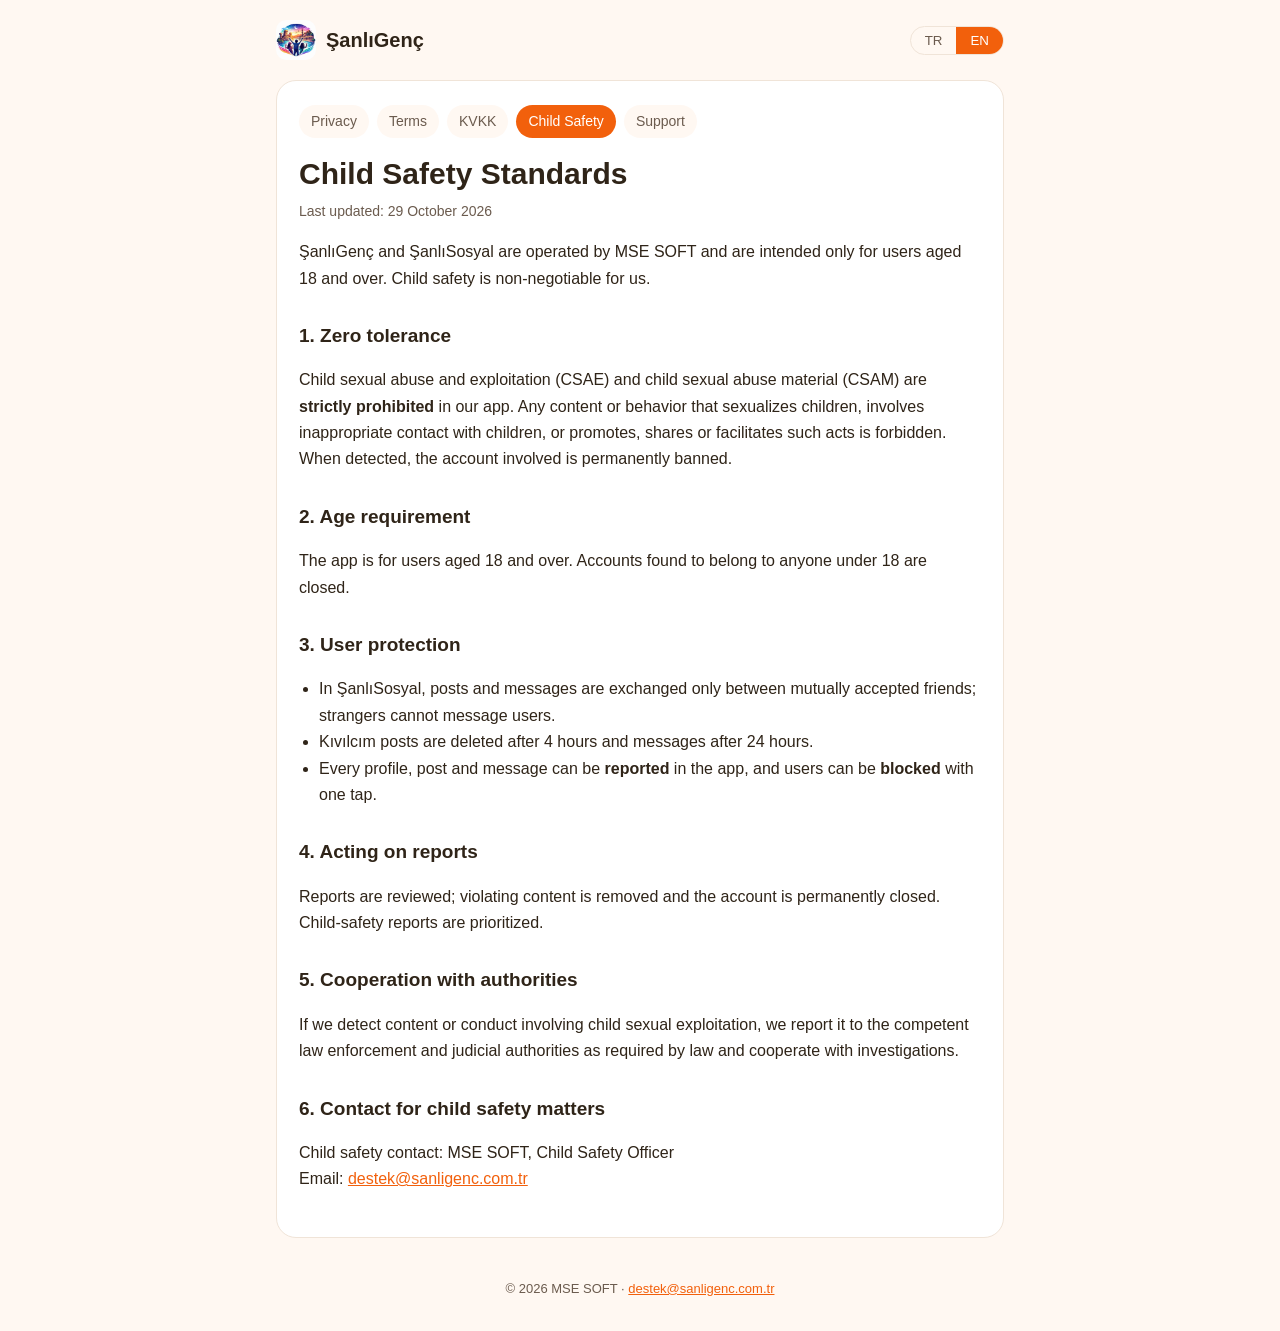
==== cocuk-guvenligi/index.html @ 195c43ed "Çocuk Güvenliği Standartları (CSAE) sayfası eklendi, yasal sayfalara bağlantı Co-Authored-By: Claude" ====
<!doctype html>
<html lang="tr">
<head>
<meta charset="utf-8">
<meta name="viewport" content="width=device-width, initial-scale=1">
<title>Çocuk Güvenliği Standartları · ŞanlıGenç</title>
<meta name="description" content="ŞanlıGenç — Şanlıurfa gençlik ve şehir uygulaması. Çocuk Güvenliği Standartları (CSAE).">
<link rel="icon" href="../logo.jpg">
<link rel="stylesheet" href="../stil.css">
</head>
<body>
<header>
  <a class="marka" href="../"><img src="../logo.jpg" alt="" width="40" height="40"><span>ŞanlıGenç</span></a>
  <div class="dil" role="group" aria-label="Dil / Language">
    <button type="button" data-dil="tr" aria-pressed="true">TR</button>
    <button type="button" data-dil="en" aria-pressed="false">EN</button>
  </div>
</header>
<main>
  <section lang="tr" data-bolum="tr">
    <nav><a href="../gizlilik/">Gizlilik</a><a href="../kullanim-sartlari/">Kullanım Şartları</a><a href="../kvkk/">KVKK</a><a href="../cocuk-guvenligi/" aria-current="page">Çocuk Güvenliği</a><a href="../destek/">Destek</a></nav>
    <h1>Çocuk Güvenliği Standartları</h1>
    <p class="tarih">Son güncelleme: 29 Ekim 2026</p>
    <p>ŞanlıGenç ve ŞanlıSosyal, MSE SOFT tarafından işletilir ve yalnızca 18 yaş ve üzeri kullanıcılara yöneliktir. Çocukların güvenliği bizim için tartışmaya açık değildir.</p>
    <h2>1. Sıfır tolerans</h2>
    <p>Uygulamamızda çocuğun cinsel istismarı ve sömürülmesi (CSAE) ile çocuğa yönelik cinsel istismar materyali (CSAM) <strong>kesinlikle yasaktır</strong>. Çocukları cinselleştiren, çocuklarla uygunsuz iletişim kuran, bunu teşvik eden, paylaşan veya bunlara aracılık eden her türlü içerik ve davranış yasaktır. Bu tür içerik tespit edildiğinde ilgili hesap kalıcı olarak kapatılır.</p>
    <h2>2. Yaş sınırı</h2>
    <p>Uygulama 18 yaş ve üzeri kullanıcılar içindir. 18 yaşından küçük olduğu anlaşılan hesaplar kapatılır.</p>
    <h2>3. Kullanıcı koruması</h2>
    <ul>
      <li>ŞanlıSosyal'de paylaşımlar ve mesajlar yalnızca karşılıklı kabul edilen arkadaşlar arasındadır; yabancılar kullanıcıya yazamaz.</li>
      <li>Kıvılcım paylaşımları 4 saat, mesajlar 24 saat sonra silinir.</li>
      <li>Her profil, paylaşım ve mesaj uygulama içinden <strong>şikâyet edilebilir</strong>; kullanıcılar tek dokunuşla <strong>engellenebilir</strong>.</li>
    </ul>
    <h2>4. Şikâyetlere müdahale</h2>
    <p>Şikâyetler incelenir; ihlal tespit edilen içerik kaldırılır, hesap kalıcı olarak kapatılır. Çocuk güvenliğiyle ilgili bildirimler önceliklidir.</p>
    <h2>5. Yetkili makamlarla iş birliği</h2>
    <p>Çocuğun cinsel istismarına ilişkin içerik veya davranış tespit ettiğimizde, yasaların gerektirdiği şekilde yetkili kolluk ve adli makamlara (Türkiye'de Emniyet Genel Müdürlüğü ve Cumhuriyet Başsavcılıkları) bildirim yapar ve soruşturmalara iş birliği sağlarız.</p>
    <h2>6. Bildirim ve iletişim kişisi</h2>
    <p>Çocuk güvenliği iletişim kişisi: MSE SOFT, Çocuk Güvenliği Sorumlusu<br>E-posta: <a href="mailto:destek@sanligenc.com.tr">destek@sanligenc.com.tr</a></p>
    <p>Acil durumlarda ayrıca <strong>Alo 183</strong> (Sosyal Destek Hattı) ve <strong>112</strong> aranabilir. Çocuk istismarı içeren web içerikleri için Emniyet'in siber suç bildirim kanalları kullanılabilir.</p>
  </section>
  <section lang="en" data-bolum="en" hidden>
    <nav><a href="../gizlilik/">Privacy</a><a href="../kullanim-sartlari/">Terms</a><a href="../kvkk/">KVKK</a><a href="../cocuk-guvenligi/" aria-current="page">Child Safety</a><a href="../destek/">Support</a></nav>
    <h1>Child Safety Standards</h1>
    <p class="tarih">Last updated: 29 October 2026</p>
    <p>ŞanlıGenç and ŞanlıSosyal are operated by MSE SOFT and are intended only for users aged 18 and over. Child safety is non-negotiable for us.</p>
    <h2>1. Zero tolerance</h2>
    <p>Child sexual abuse and exploitation (CSAE) and child sexual abuse material (CSAM) are <strong>strictly prohibited</strong> in our app. Any content or behavior that sexualizes children, involves inappropriate contact with children, or promotes, shares or facilitates such acts is forbidden. When detected, the account involved is permanently banned.</p>
    <h2>2. Age requirement</h2>
    <p>The app is for users aged 18 and over. Accounts found to belong to anyone under 18 are closed.</p>
    <h2>3. User protection</h2>
    <ul>
      <li>In ŞanlıSosyal, posts and messages are exchanged only between mutually accepted friends; strangers cannot message users.</li>
      <li>Kıvılcım posts are deleted after 4 hours and messages after 24 hours.</li>
      <li>Every profile, post and message can be <strong>reported</strong> in the app, and users can be <strong>blocked</strong> with one tap.</li>
    </ul>
    <h2>4. Acting on reports</h2>
    <p>Reports are reviewed; violating content is removed and the account is permanently closed. Child-safety reports are prioritized.</p>
    <h2>5. Cooperation with authorities</h2>
    <p>If we detect content or conduct involving child sexual exploitation, we report it to the competent law enforcement and judicial authorities as required by law and cooperate with investigations.</p>
    <h2>6. Contact for child safety matters</h2>
    <p>Child safety contact: MSE SOFT, Child Safety Officer<br>Email: <a href="mailto:destek@sanligenc.com.tr">destek@sanligenc.com.tr</a></p>
  </section>
</main>
<footer>© 2026 MSE SOFT · <a href="mailto:destek@sanligenc.com.tr">destek@sanligenc.com.tr</a></footer>
<script>
(function () {
  var b = document.querySelectorAll('[data-dil]');
  function sec(d) {
    document.querySelectorAll('[data-bolum]').forEach(function (s) { s.hidden = s.getAttribute('data-bolum') !== d; });
    b.forEach(function (x) { x.setAttribute('aria-pressed', String(x.getAttribute('data-dil') === d)); });
    document.documentElement.lang = d;
    try { localStorage.setItem('dil', d); } catch (e) {}
  }
  b.forEach(function (x) { x.addEventListener('click', function () { sec(x.getAttribute('data-dil')); }); });
  var k = null;
  if (location.hash === '#en') k = 'en';
  if (!k) { try { k = localStorage.getItem('dil'); } catch (e) {} }
  if (!k && !/^tr/i.test(navigator.language || '')) k = 'en';
  sec(k === 'en' ? 'en' : 'tr');
})();
</script>
</body>
</html>
---- stil.css ----
:root{--bg:#FFF8F2;--kart:#FFFFFF;--yazi:#2F2418;--soluk:#6B5B4E;--vurgu:#F2600C;--cizgi:#F0E4D8}
@media (prefers-color-scheme:dark){:root{--bg:#17110C;--kart:#221912;--yazi:#F5EDE6;--soluk:#B8A89A;--vurgu:#FF7A2E;--cizgi:#3A2C21}}
*{box-sizing:border-box}
body{margin:0;background:var(--bg);color:var(--yazi);font:16px/1.65 -apple-system,BlinkMacSystemFont,"Segoe UI",Roboto,Helvetica,Arial,sans-serif;-webkit-text-size-adjust:100%}
header{max-width:760px;margin:0 auto;padding:20px 16px;display:flex;align-items:center;justify-content:space-between;gap:12px}
.marka{display:flex;align-items:center;gap:10px;color:var(--yazi);text-decoration:none;font-weight:800;font-size:20px}
.marka img{border-radius:10px}
.dil{display:flex;border:1px solid var(--cizgi);border-radius:999px;overflow:hidden}
.dil button{border:0;background:transparent;color:var(--soluk);font:600 14px inherit;font-family:inherit;padding:6px 14px;cursor:pointer}
.dil button[aria-pressed="true"]{background:var(--vurgu);color:#fff}
main{max-width:760px;margin:0 auto;padding:0 16px 40px}
section{background:var(--kart);border:1px solid var(--cizgi);border-radius:20px;padding:24px 22px 28px}
nav{display:flex;flex-wrap:wrap;gap:8px;margin-bottom:18px}
nav a{font-size:14px;color:var(--soluk);text-decoration:none;padding:5px 12px;border-radius:999px;background:var(--bg)}
nav a[aria-current="page"]{color:#fff;background:var(--vurgu)}
h1{font-size:30px;line-height:1.2;margin:4px 0 8px}
h2{font-size:19px;margin:28px 0 8px}
h3{font-size:16px;margin:20px 0 4px}
p,li{overflow-wrap:anywhere}
.tarih{color:var(--soluk);font-size:14px;margin-top:0}
ul{padding-left:20px}
a{color:var(--vurgu)}
.kart{display:flex;flex-direction:column;gap:2px;background:var(--bg);border-radius:14px;padding:14px 16px;margin:16px 0}
.giris{font-size:18px}
.linkler{list-style:none;padding:0;display:grid;gap:10px}
.linkler a{display:block;padding:14px 16px;border-radius:14px;background:var(--bg);text-decoration:none;font-weight:600}
footer{max-width:760px;margin:0 auto;padding:0 16px 32px;color:var(--soluk);font-size:13px;text-align:center}
@media (max-width:480px){h1{font-size:25px}section{padding:20px 16px 24px}}
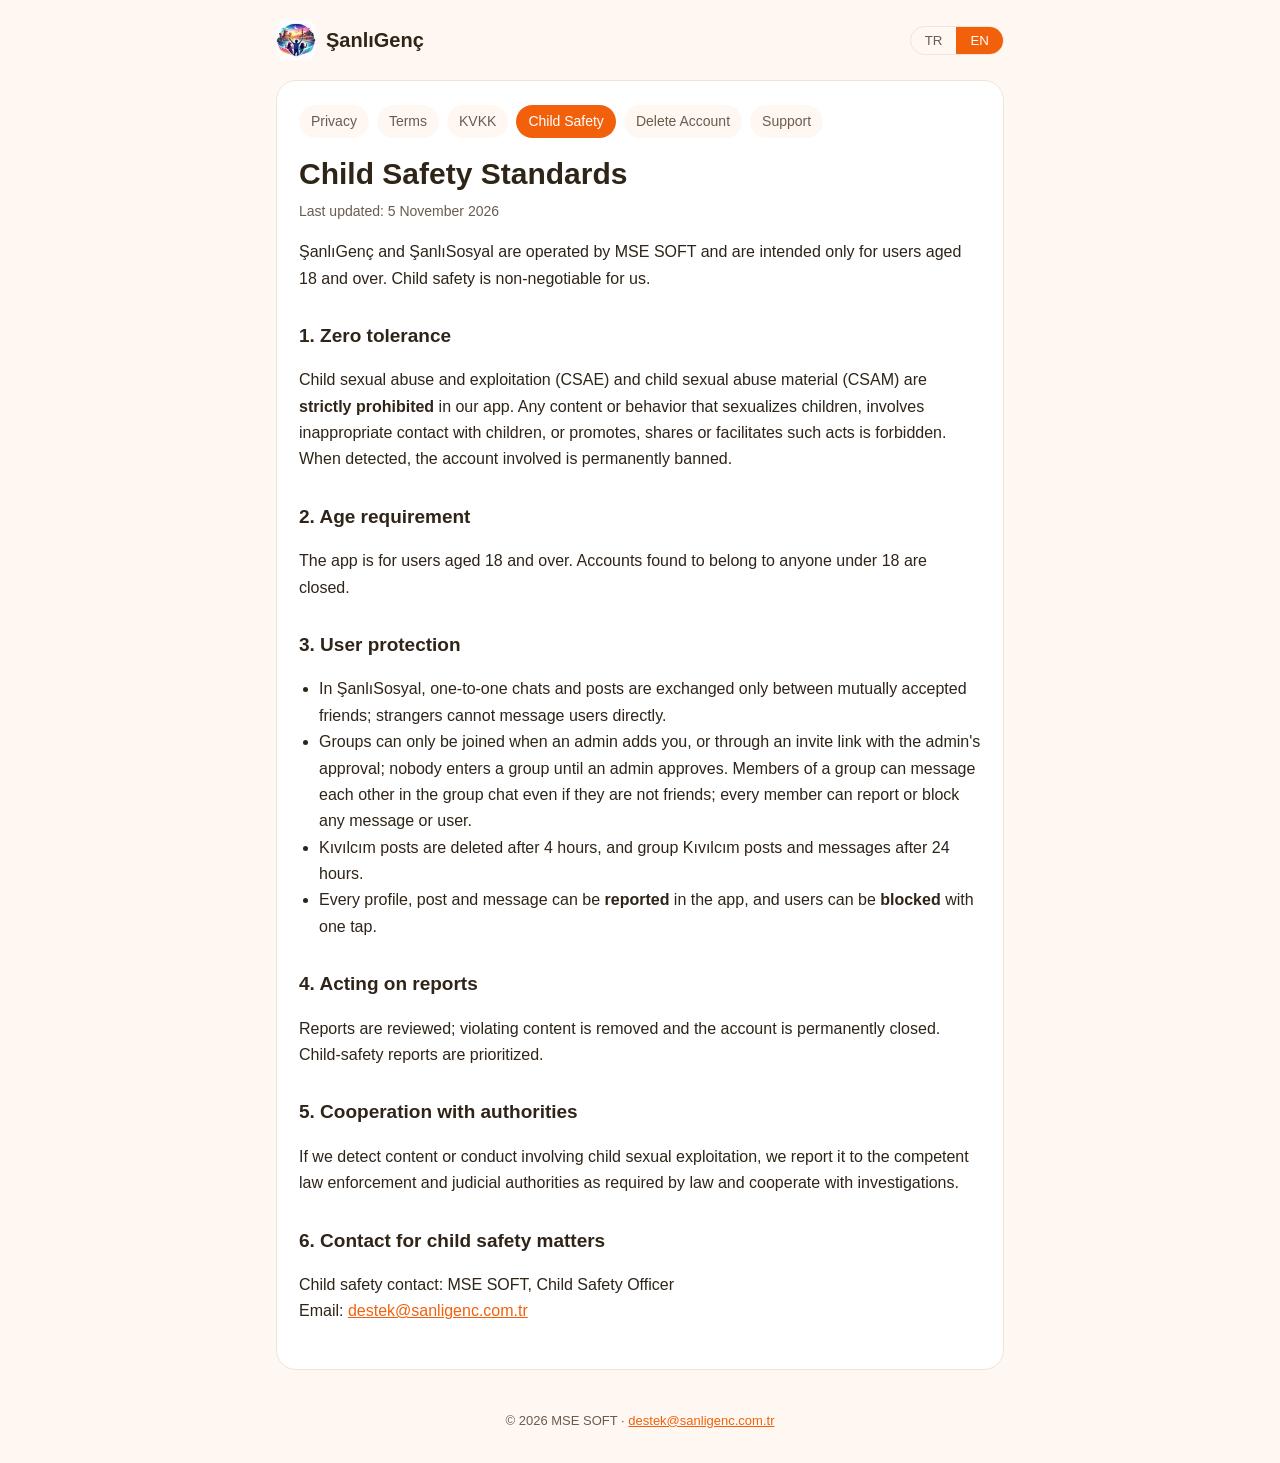
==== commit 74b020db: "Gizlilik, KVKK, çocuk güvenliği metinleri güncellendi; hesap silme sayfası ve grup davet bağlantısı " ====
--- a/cocuk-guvenligi/index.html
+++ b/cocuk-guvenligi/index.html
@@ -18,9 +18,9 @@
 </header>
 <main>
   <section lang="tr" data-bolum="tr">
-    <nav><a href="../gizlilik/">Gizlilik</a><a href="../kullanim-sartlari/">Kullanım Şartları</a><a href="../kvkk/">KVKK</a><a href="../cocuk-guvenligi/" aria-current="page">Çocuk Güvenliği</a><a href="../destek/">Destek</a></nav>
+    <nav><a href="../gizlilik/">Gizlilik</a><a href="../kullanim-sartlari/">Kullanım Şartları</a><a href="../kvkk/">KVKK</a><a href="../cocuk-guvenligi/" aria-current="page">Çocuk Güvenliği</a><a href="../hesap-silme/">Hesap Silme</a><a href="../destek/">Destek</a></nav>
     <h1>Çocuk Güvenliği Standartları</h1>
-    <p class="tarih">Son güncelleme: 29 Ekim 2026</p>
+    <p class="tarih">Son güncelleme: 5 Kasım 2026</p>
     <p>ŞanlıGenç ve ŞanlıSosyal, MSE SOFT tarafından işletilir ve yalnızca 18 yaş ve üzeri kullanıcılara yöneliktir. Çocukların güvenliği bizim için tartışmaya açık değildir.</p>
     <h2>1. Sıfır tolerans</h2>
     <p>Uygulamamızda çocuğun cinsel istismarı ve sömürülmesi (CSAE) ile çocuğa yönelik cinsel istismar materyali (CSAM) <strong>kesinlikle yasaktır</strong>. Çocukları cinselleştiren, çocuklarla uygunsuz iletişim kuran, bunu teşvik eden, paylaşan veya bunlara aracılık eden her türlü içerik ve davranış yasaktır. Bu tür içerik tespit edildiğinde ilgili hesap kalıcı olarak kapatılır.</p>
@@ -28,8 +28,9 @@
     <p>Uygulama 18 yaş ve üzeri kullanıcılar içindir. 18 yaşından küçük olduğu anlaşılan hesaplar kapatılır.</p>
     <h2>3. Kullanıcı koruması</h2>
     <ul>
-      <li>ŞanlıSosyal'de paylaşımlar ve mesajlar yalnızca karşılıklı kabul edilen arkadaşlar arasındadır; yabancılar kullanıcıya yazamaz.</li>
-      <li>Kıvılcım paylaşımları 4 saat, mesajlar 24 saat sonra silinir.</li>
+      <li>ŞanlıSosyal'de birebir sohbet ve paylaşımlar karşılıklı kabul edilen arkadaşlar arasındadır; yabancılar kullanıcıya doğrudan yazamaz.</li>
+      <li>Gruplara yalnızca yöneticinin eklemesiyle ya da bir davet bağlantısı üzerinden yöneticinin onayıyla katılınabilir; yönetici onaylamadıkça kimse gruba giremez. Bir grubun üyeleri, arkadaş olmasalar bile grup sohbetinde birbirine yazabilir; her üye herhangi bir mesajı veya kullanıcıyı şikâyet edebilir ya da engelleyebilir.</li>
+      <li>Kıvılcım paylaşımları 4 saat, grup Kıvılcımları ve mesajlar 24 saat sonra silinir.</li>
       <li>Her profil, paylaşım ve mesaj uygulama içinden <strong>şikâyet edilebilir</strong>; kullanıcılar tek dokunuşla <strong>engellenebilir</strong>.</li>
     </ul>
     <h2>4. Şikâyetlere müdahale</h2>
@@ -41,9 +42,9 @@
     <p>Acil durumlarda ayrıca <strong>Alo 183</strong> (Sosyal Destek Hattı) ve <strong>112</strong> aranabilir. Çocuk istismarı içeren web içerikleri için Emniyet'in siber suç bildirim kanalları kullanılabilir.</p>
   </section>
   <section lang="en" data-bolum="en" hidden>
-    <nav><a href="../gizlilik/">Privacy</a><a href="../kullanim-sartlari/">Terms</a><a href="../kvkk/">KVKK</a><a href="../cocuk-guvenligi/" aria-current="page">Child Safety</a><a href="../destek/">Support</a></nav>
+    <nav><a href="../gizlilik/">Privacy</a><a href="../kullanim-sartlari/">Terms</a><a href="../kvkk/">KVKK</a><a href="../cocuk-guvenligi/" aria-current="page">Child Safety</a><a href="../hesap-silme/">Delete Account</a><a href="../destek/">Support</a></nav>
     <h1>Child Safety Standards</h1>
-    <p class="tarih">Last updated: 29 October 2026</p>
+    <p class="tarih">Last updated: 5 November 2026</p>
     <p>ŞanlıGenç and ŞanlıSosyal are operated by MSE SOFT and are intended only for users aged 18 and over. Child safety is non-negotiable for us.</p>
     <h2>1. Zero tolerance</h2>
     <p>Child sexual abuse and exploitation (CSAE) and child sexual abuse material (CSAM) are <strong>strictly prohibited</strong> in our app. Any content or behavior that sexualizes children, involves inappropriate contact with children, or promotes, shares or facilitates such acts is forbidden. When detected, the account involved is permanently banned.</p>
@@ -51,8 +52,9 @@
     <p>The app is for users aged 18 and over. Accounts found to belong to anyone under 18 are closed.</p>
     <h2>3. User protection</h2>
     <ul>
-      <li>In ŞanlıSosyal, posts and messages are exchanged only between mutually accepted friends; strangers cannot message users.</li>
-      <li>Kıvılcım posts are deleted after 4 hours and messages after 24 hours.</li>
+      <li>In ŞanlıSosyal, one-to-one chats and posts are exchanged only between mutually accepted friends; strangers cannot message users directly.</li>
+      <li>Groups can only be joined when an admin adds you, or through an invite link with the admin's approval; nobody enters a group until an admin approves. Members of a group can message each other in the group chat even if they are not friends; every member can report or block any message or user.</li>
+      <li>Kıvılcım posts are deleted after 4 hours, and group Kıvılcım posts and messages after 24 hours.</li>
       <li>Every profile, post and message can be <strong>reported</strong> in the app, and users can be <strong>blocked</strong> with one tap.</li>
     </ul>
     <h2>4. Acting on reports</h2>
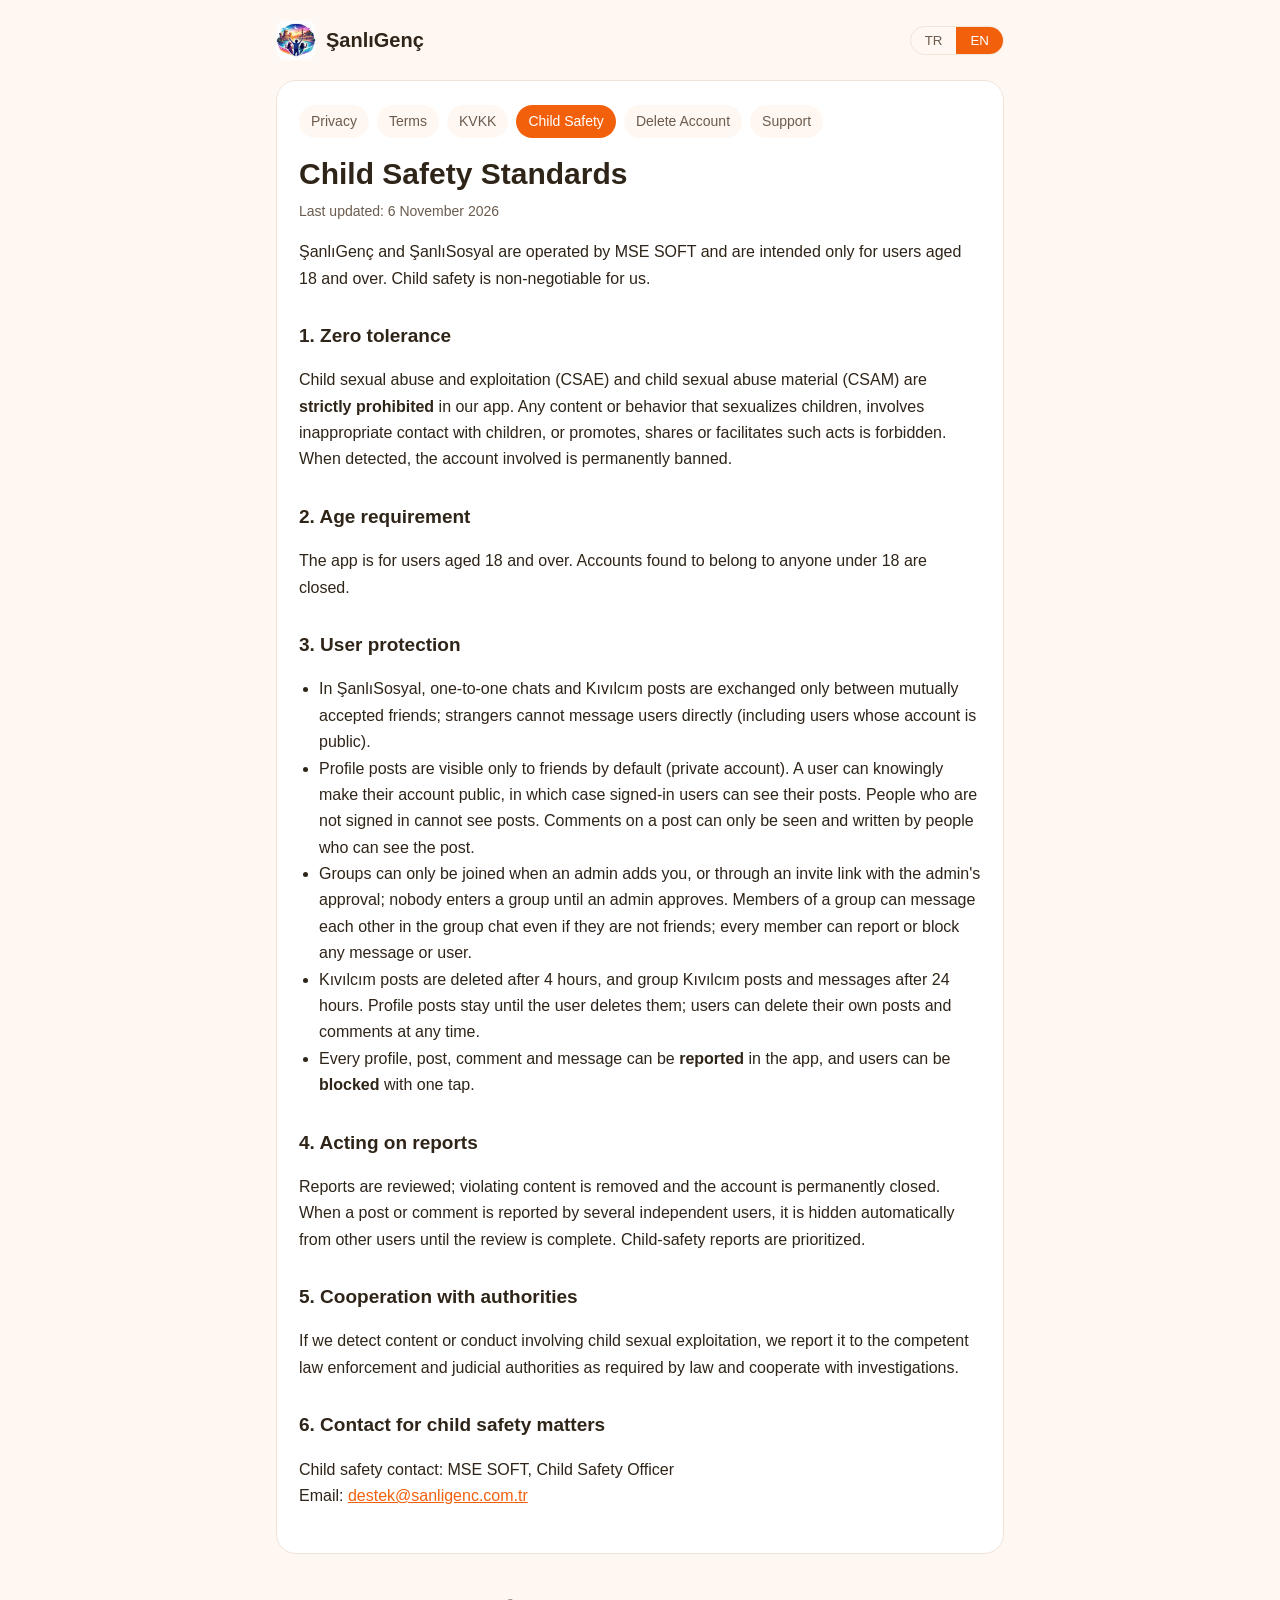
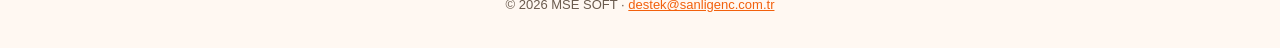
==== commit e2a33988: "Yasal sayfalar güncellendi: profil gönderileri (gizlilik, kullanım şartları, KVKK), çocuk güvenliği " ====
--- a/cocuk-guvenligi/index.html
+++ b/cocuk-guvenligi/index.html
@@ -20,7 +20,7 @@
   <section lang="tr" data-bolum="tr">
     <nav><a href="../gizlilik/">Gizlilik</a><a href="../kullanim-sartlari/">Kullanım Şartları</a><a href="../kvkk/">KVKK</a><a href="../cocuk-guvenligi/" aria-current="page">Çocuk Güvenliği</a><a href="../hesap-silme/">Hesap Silme</a><a href="../destek/">Destek</a></nav>
     <h1>Çocuk Güvenliği Standartları</h1>
-    <p class="tarih">Son güncelleme: 5 Kasım 2026</p>
+    <p class="tarih">Son güncelleme: 6 Kasım 2026</p>
     <p>ŞanlıGenç ve ŞanlıSosyal, MSE SOFT tarafından işletilir ve yalnızca 18 yaş ve üzeri kullanıcılara yöneliktir. Çocukların güvenliği bizim için tartışmaya açık değildir.</p>
     <h2>1. Sıfır tolerans</h2>
     <p>Uygulamamızda çocuğun cinsel istismarı ve sömürülmesi (CSAE) ile çocuğa yönelik cinsel istismar materyali (CSAM) <strong>kesinlikle yasaktır</strong>. Çocukları cinselleştiren, çocuklarla uygunsuz iletişim kuran, bunu teşvik eden, paylaşan veya bunlara aracılık eden her türlü içerik ve davranış yasaktır. Bu tür içerik tespit edildiğinde ilgili hesap kalıcı olarak kapatılır.</p>
@@ -28,13 +28,13 @@
     <p>Uygulama 18 yaş ve üzeri kullanıcılar içindir. 18 yaşından küçük olduğu anlaşılan hesaplar kapatılır.</p>
     <h2>3. Kullanıcı koruması</h2>
     <ul>
-      <li>ŞanlıSosyal'de birebir sohbet ve paylaşımlar karşılıklı kabul edilen arkadaşlar arasındadır; yabancılar kullanıcıya doğrudan yazamaz.</li>
+      <li>ŞanlıSosyal'de birebir sohbet ve Kıvılcımlar karşılıklı kabul edilen arkadaşlar arasındadır; yabancılar kullanıcıya doğrudan yazamaz (hesabı herkese açık olan kullanıcılara da yazamaz).</li><li>Profil gönderileri varsayılan olarak yalnızca arkadaşlara görünür (gizli hesap). Kullanıcı, hesabını bilinçli bir seçimle herkese açık yapabilir; bu durumda gönderilerini uygulamaya giriş yapmış herkes görebilir. Giriş yapmamış kişiler gönderileri göremez. Gönderilere yapılan yorumları da yalnızca gönderiyi görebilenler görebilir ve yazabilir.</li>
       <li>Gruplara yalnızca yöneticinin eklemesiyle ya da bir davet bağlantısı üzerinden yöneticinin onayıyla katılınabilir; yönetici onaylamadıkça kimse gruba giremez. Bir grubun üyeleri, arkadaş olmasalar bile grup sohbetinde birbirine yazabilir; her üye herhangi bir mesajı veya kullanıcıyı şikâyet edebilir ya da engelleyebilir.</li>
-      <li>Kıvılcım paylaşımları 4 saat, grup Kıvılcımları ve mesajlar 24 saat sonra silinir.</li>
-      <li>Her profil, paylaşım ve mesaj uygulama içinden <strong>şikâyet edilebilir</strong>; kullanıcılar tek dokunuşla <strong>engellenebilir</strong>.</li>
+      <li>Kıvılcım paylaşımları 4 saat, grup Kıvılcımları ve mesajlar 24 saat sonra silinir. Profil gönderileri kullanıcı silene kadar durur; kullanıcı kendi gönderisini ve yorumunu istediği an silebilir.</li>
+      <li>Her profil, gönderi, yorum, paylaşım ve mesaj uygulama içinden <strong>şikâyet edilebilir</strong>; kullanıcılar tek dokunuşla <strong>engellenebilir</strong>.</li>
     </ul>
     <h2>4. Şikâyetlere müdahale</h2>
-    <p>Şikâyetler incelenir; ihlal tespit edilen içerik kaldırılır, hesap kalıcı olarak kapatılır. Çocuk güvenliğiyle ilgili bildirimler önceliklidir.</p>
+    <p>Şikâyetler incelenir; ihlal tespit edilen içerik kaldırılır, hesap kalıcı olarak kapatılır. Bir gönderi veya yorum birbirinden bağımsız birkaç kullanıcı tarafından şikâyet edildiğinde, inceleme tamamlanana kadar diğer kullanıcılardan otomatik olarak gizlenir. Çocuk güvenliğiyle ilgili bildirimler önceliklidir.</p>
     <h2>5. Yetkili makamlarla iş birliği</h2>
     <p>Çocuğun cinsel istismarına ilişkin içerik veya davranış tespit ettiğimizde, yasaların gerektirdiği şekilde yetkili kolluk ve adli makamlara (Türkiye'de Emniyet Genel Müdürlüğü ve Cumhuriyet Başsavcılıkları) bildirim yapar ve soruşturmalara iş birliği sağlarız.</p>
     <h2>6. Bildirim ve iletişim kişisi</h2>
@@ -44,7 +44,7 @@
   <section lang="en" data-bolum="en" hidden>
     <nav><a href="../gizlilik/">Privacy</a><a href="../kullanim-sartlari/">Terms</a><a href="../kvkk/">KVKK</a><a href="../cocuk-guvenligi/" aria-current="page">Child Safety</a><a href="../hesap-silme/">Delete Account</a><a href="../destek/">Support</a></nav>
     <h1>Child Safety Standards</h1>
-    <p class="tarih">Last updated: 5 November 2026</p>
+    <p class="tarih">Last updated: 6 November 2026</p>
     <p>ŞanlıGenç and ŞanlıSosyal are operated by MSE SOFT and are intended only for users aged 18 and over. Child safety is non-negotiable for us.</p>
     <h2>1. Zero tolerance</h2>
     <p>Child sexual abuse and exploitation (CSAE) and child sexual abuse material (CSAM) are <strong>strictly prohibited</strong> in our app. Any content or behavior that sexualizes children, involves inappropriate contact with children, or promotes, shares or facilitates such acts is forbidden. When detected, the account involved is permanently banned.</p>
@@ -52,13 +52,13 @@
     <p>The app is for users aged 18 and over. Accounts found to belong to anyone under 18 are closed.</p>
     <h2>3. User protection</h2>
     <ul>
-      <li>In ŞanlıSosyal, one-to-one chats and posts are exchanged only between mutually accepted friends; strangers cannot message users directly.</li>
+      <li>In ŞanlıSosyal, one-to-one chats and Kıvılcım posts are exchanged only between mutually accepted friends; strangers cannot message users directly (including users whose account is public).</li><li>Profile posts are visible only to friends by default (private account). A user can knowingly make their account public, in which case signed-in users can see their posts. People who are not signed in cannot see posts. Comments on a post can only be seen and written by people who can see the post.</li>
       <li>Groups can only be joined when an admin adds you, or through an invite link with the admin's approval; nobody enters a group until an admin approves. Members of a group can message each other in the group chat even if they are not friends; every member can report or block any message or user.</li>
-      <li>Kıvılcım posts are deleted after 4 hours, and group Kıvılcım posts and messages after 24 hours.</li>
-      <li>Every profile, post and message can be <strong>reported</strong> in the app, and users can be <strong>blocked</strong> with one tap.</li>
+      <li>Kıvılcım posts are deleted after 4 hours, and group Kıvılcım posts and messages after 24 hours. Profile posts stay until the user deletes them; users can delete their own posts and comments at any time.</li>
+      <li>Every profile, post, comment and message can be <strong>reported</strong> in the app, and users can be <strong>blocked</strong> with one tap.</li>
     </ul>
     <h2>4. Acting on reports</h2>
-    <p>Reports are reviewed; violating content is removed and the account is permanently closed. Child-safety reports are prioritized.</p>
+    <p>Reports are reviewed; violating content is removed and the account is permanently closed. When a post or comment is reported by several independent users, it is hidden automatically from other users until the review is complete. Child-safety reports are prioritized.</p>
     <h2>5. Cooperation with authorities</h2>
     <p>If we detect content or conduct involving child sexual exploitation, we report it to the competent law enforcement and judicial authorities as required by law and cooperate with investigations.</p>
     <h2>6. Contact for child safety matters</h2>
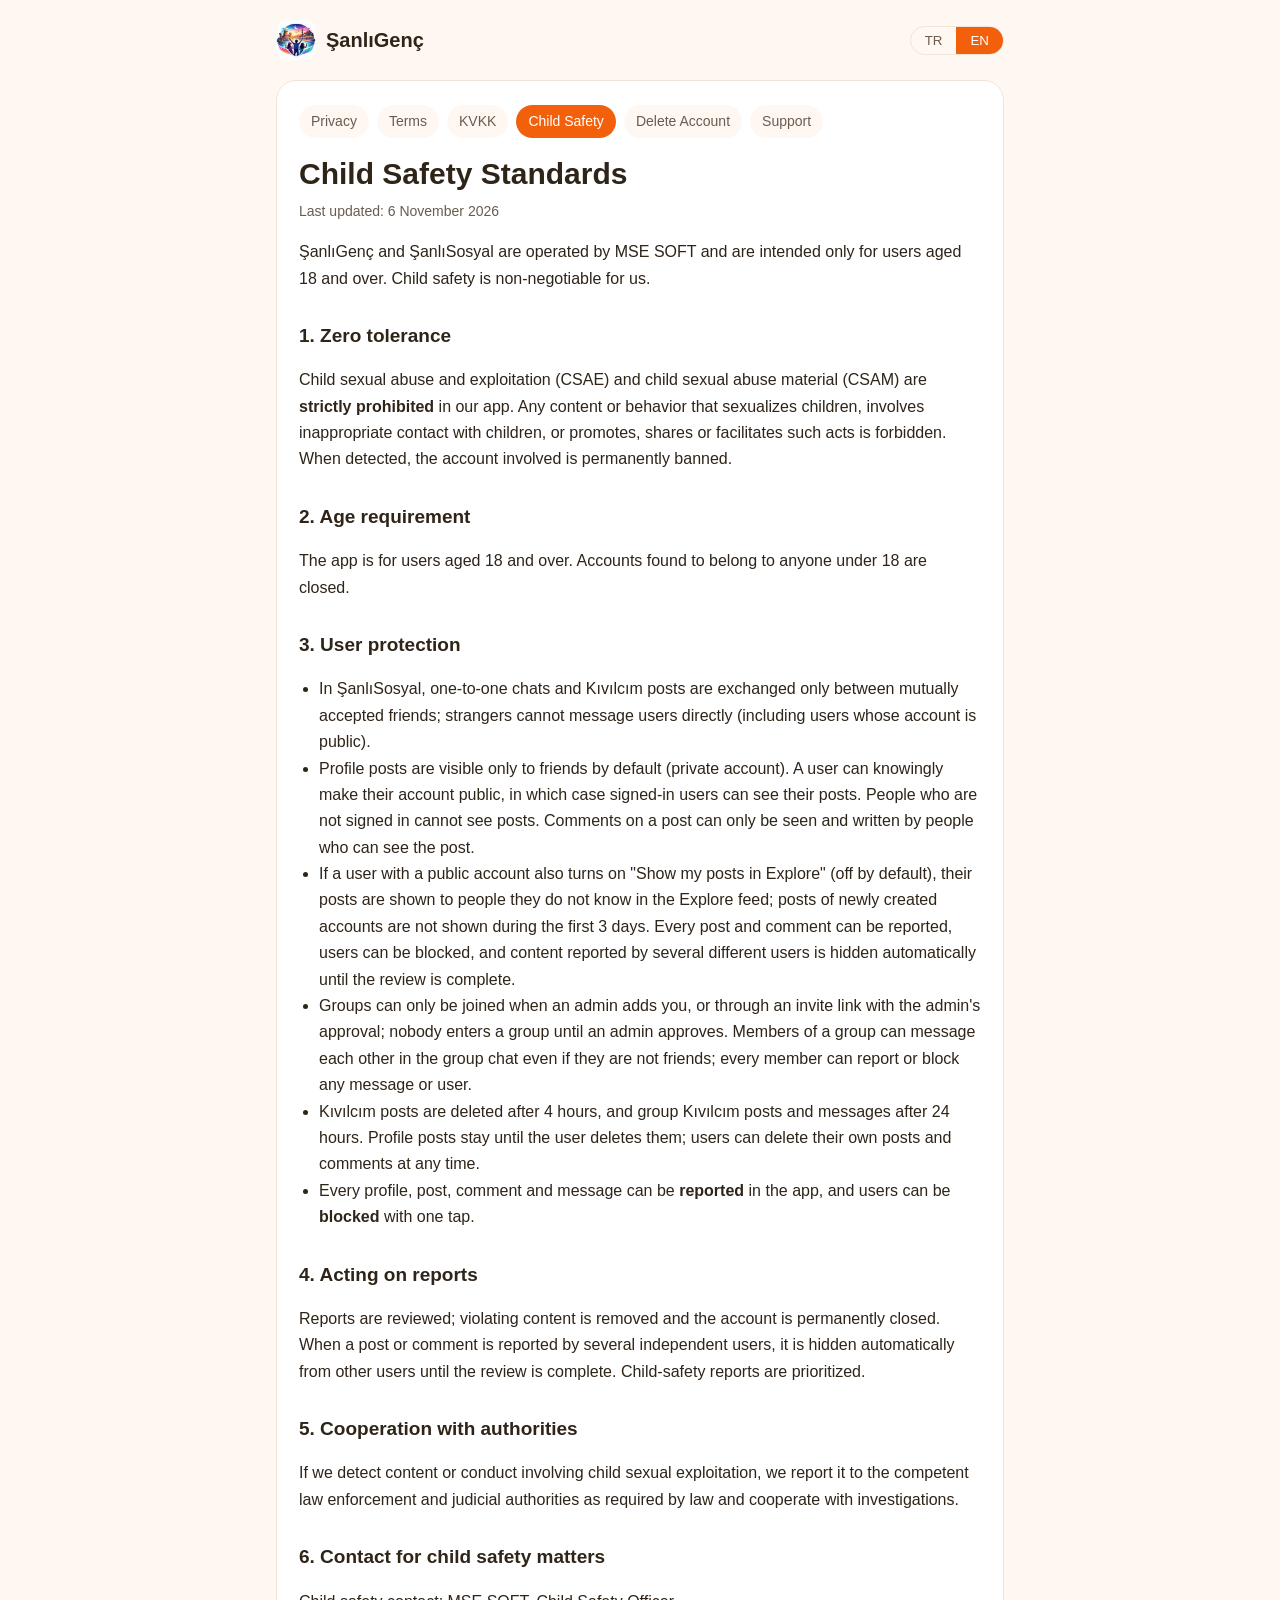
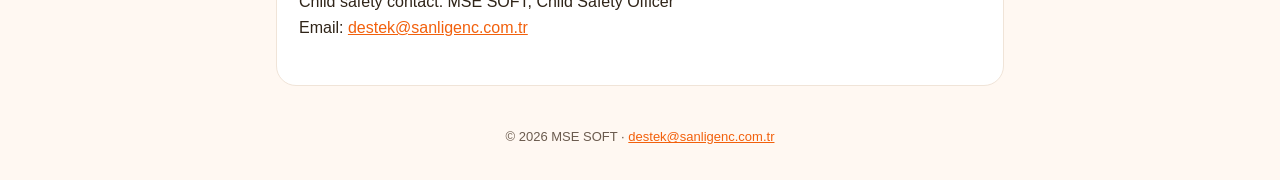
==== commit 2422f339: "Hukuki metinler: Keşfet (herkese açık akış), gönderi bildirimleri ve açıklama düzenleme; çocuk güven" ====
--- a/cocuk-guvenligi/index.html
+++ b/cocuk-guvenligi/index.html
@@ -20,7 +20,7 @@
   <section lang="tr" data-bolum="tr">
     <nav><a href="../gizlilik/">Gizlilik</a><a href="../kullanim-sartlari/">Kullanım Şartları</a><a href="../kvkk/">KVKK</a><a href="../cocuk-guvenligi/" aria-current="page">Çocuk Güvenliği</a><a href="../hesap-silme/">Hesap Silme</a><a href="../destek/">Destek</a></nav>
     <h1>Çocuk Güvenliği Standartları</h1>
-    <p class="tarih">Son güncelleme: 6 Kasım 2026</p>
+    <p class="tarih">Son güncelleme: 11 Kasım 2026</p>
     <p>ŞanlıGenç ve ŞanlıSosyal, MSE SOFT tarafından işletilir ve yalnızca 18 yaş ve üzeri kullanıcılara yöneliktir. Çocukların güvenliği bizim için tartışmaya açık değildir.</p>
     <h2>1. Sıfır tolerans</h2>
     <p>Uygulamamızda çocuğun cinsel istismarı ve sömürülmesi (CSAE) ile çocuğa yönelik cinsel istismar materyali (CSAM) <strong>kesinlikle yasaktır</strong>. Çocukları cinselleştiren, çocuklarla uygunsuz iletişim kuran, bunu teşvik eden, paylaşan veya bunlara aracılık eden her türlü içerik ve davranış yasaktır. Bu tür içerik tespit edildiğinde ilgili hesap kalıcı olarak kapatılır.</p>
@@ -28,7 +28,7 @@
     <p>Uygulama 18 yaş ve üzeri kullanıcılar içindir. 18 yaşından küçük olduğu anlaşılan hesaplar kapatılır.</p>
     <h2>3. Kullanıcı koruması</h2>
     <ul>
-      <li>ŞanlıSosyal'de birebir sohbet ve Kıvılcımlar karşılıklı kabul edilen arkadaşlar arasındadır; yabancılar kullanıcıya doğrudan yazamaz (hesabı herkese açık olan kullanıcılara da yazamaz).</li><li>Profil gönderileri varsayılan olarak yalnızca arkadaşlara görünür (gizli hesap). Kullanıcı, hesabını bilinçli bir seçimle herkese açık yapabilir; bu durumda gönderilerini uygulamaya giriş yapmış herkes görebilir. Giriş yapmamış kişiler gönderileri göremez. Gönderilere yapılan yorumları da yalnızca gönderiyi görebilenler görebilir ve yazabilir.</li>
+      <li>ŞanlıSosyal'de birebir sohbet ve Kıvılcımlar karşılıklı kabul edilen arkadaşlar arasındadır; yabancılar kullanıcıya doğrudan yazamaz (hesabı herkese açık olan kullanıcılara da yazamaz).</li><li>Profil gönderileri varsayılan olarak yalnızca arkadaşlara görünür (gizli hesap). Kullanıcı, hesabını bilinçli bir seçimle herkese açık yapabilir; bu durumda gönderilerini uygulamaya giriş yapmış herkes görebilir. Giriş yapmamış kişiler gönderileri göremez. Gönderilere yapılan yorumları da yalnızca gönderiyi görebilenler görebilir ve yazabilir.</li><li>Hesabı herkese açık olan kullanıcı, ayrıca "Gönderilerim Keşfet'te görünsün" tercihini açarsa (varsayılan kapalıdır) gönderileri uygulamadaki tanımadığı kişilere de Keşfet akışında gösterilir; yeni açılan hesapların gönderileri ilk 3 gün Keşfet'te gösterilmez. Her gönderi ve yorum şikayet edilebilir, kullanıcılar engellenebilir ve birkaç farklı kullanıcının şikayet ettiği içerik inceleme tamamlanana kadar otomatik gizlenir.</li>
       <li>Gruplara yalnızca yöneticinin eklemesiyle ya da bir davet bağlantısı üzerinden yöneticinin onayıyla katılınabilir; yönetici onaylamadıkça kimse gruba giremez. Bir grubun üyeleri, arkadaş olmasalar bile grup sohbetinde birbirine yazabilir; her üye herhangi bir mesajı veya kullanıcıyı şikâyet edebilir ya da engelleyebilir.</li>
       <li>Kıvılcım paylaşımları 4 saat, grup Kıvılcımları ve mesajlar 24 saat sonra silinir. Profil gönderileri kullanıcı silene kadar durur; kullanıcı kendi gönderisini ve yorumunu istediği an silebilir.</li>
       <li>Her profil, gönderi, yorum, paylaşım ve mesaj uygulama içinden <strong>şikâyet edilebilir</strong>; kullanıcılar tek dokunuşla <strong>engellenebilir</strong>.</li>
@@ -52,7 +52,7 @@
     <p>The app is for users aged 18 and over. Accounts found to belong to anyone under 18 are closed.</p>
     <h2>3. User protection</h2>
     <ul>
-      <li>In ŞanlıSosyal, one-to-one chats and Kıvılcım posts are exchanged only between mutually accepted friends; strangers cannot message users directly (including users whose account is public).</li><li>Profile posts are visible only to friends by default (private account). A user can knowingly make their account public, in which case signed-in users can see their posts. People who are not signed in cannot see posts. Comments on a post can only be seen and written by people who can see the post.</li>
+      <li>In ŞanlıSosyal, one-to-one chats and Kıvılcım posts are exchanged only between mutually accepted friends; strangers cannot message users directly (including users whose account is public).</li><li>Profile posts are visible only to friends by default (private account). A user can knowingly make their account public, in which case signed-in users can see their posts. People who are not signed in cannot see posts. Comments on a post can only be seen and written by people who can see the post.</li><li>If a user with a public account also turns on "Show my posts in Explore" (off by default), their posts are shown to people they do not know in the Explore feed; posts of newly created accounts are not shown during the first 3 days. Every post and comment can be reported, users can be blocked, and content reported by several different users is hidden automatically until the review is complete.</li>
       <li>Groups can only be joined when an admin adds you, or through an invite link with the admin's approval; nobody enters a group until an admin approves. Members of a group can message each other in the group chat even if they are not friends; every member can report or block any message or user.</li>
       <li>Kıvılcım posts are deleted after 4 hours, and group Kıvılcım posts and messages after 24 hours. Profile posts stay until the user deletes them; users can delete their own posts and comments at any time.</li>
       <li>Every profile, post, comment and message can be <strong>reported</strong> in the app, and users can be <strong>blocked</strong> with one tap.</li>
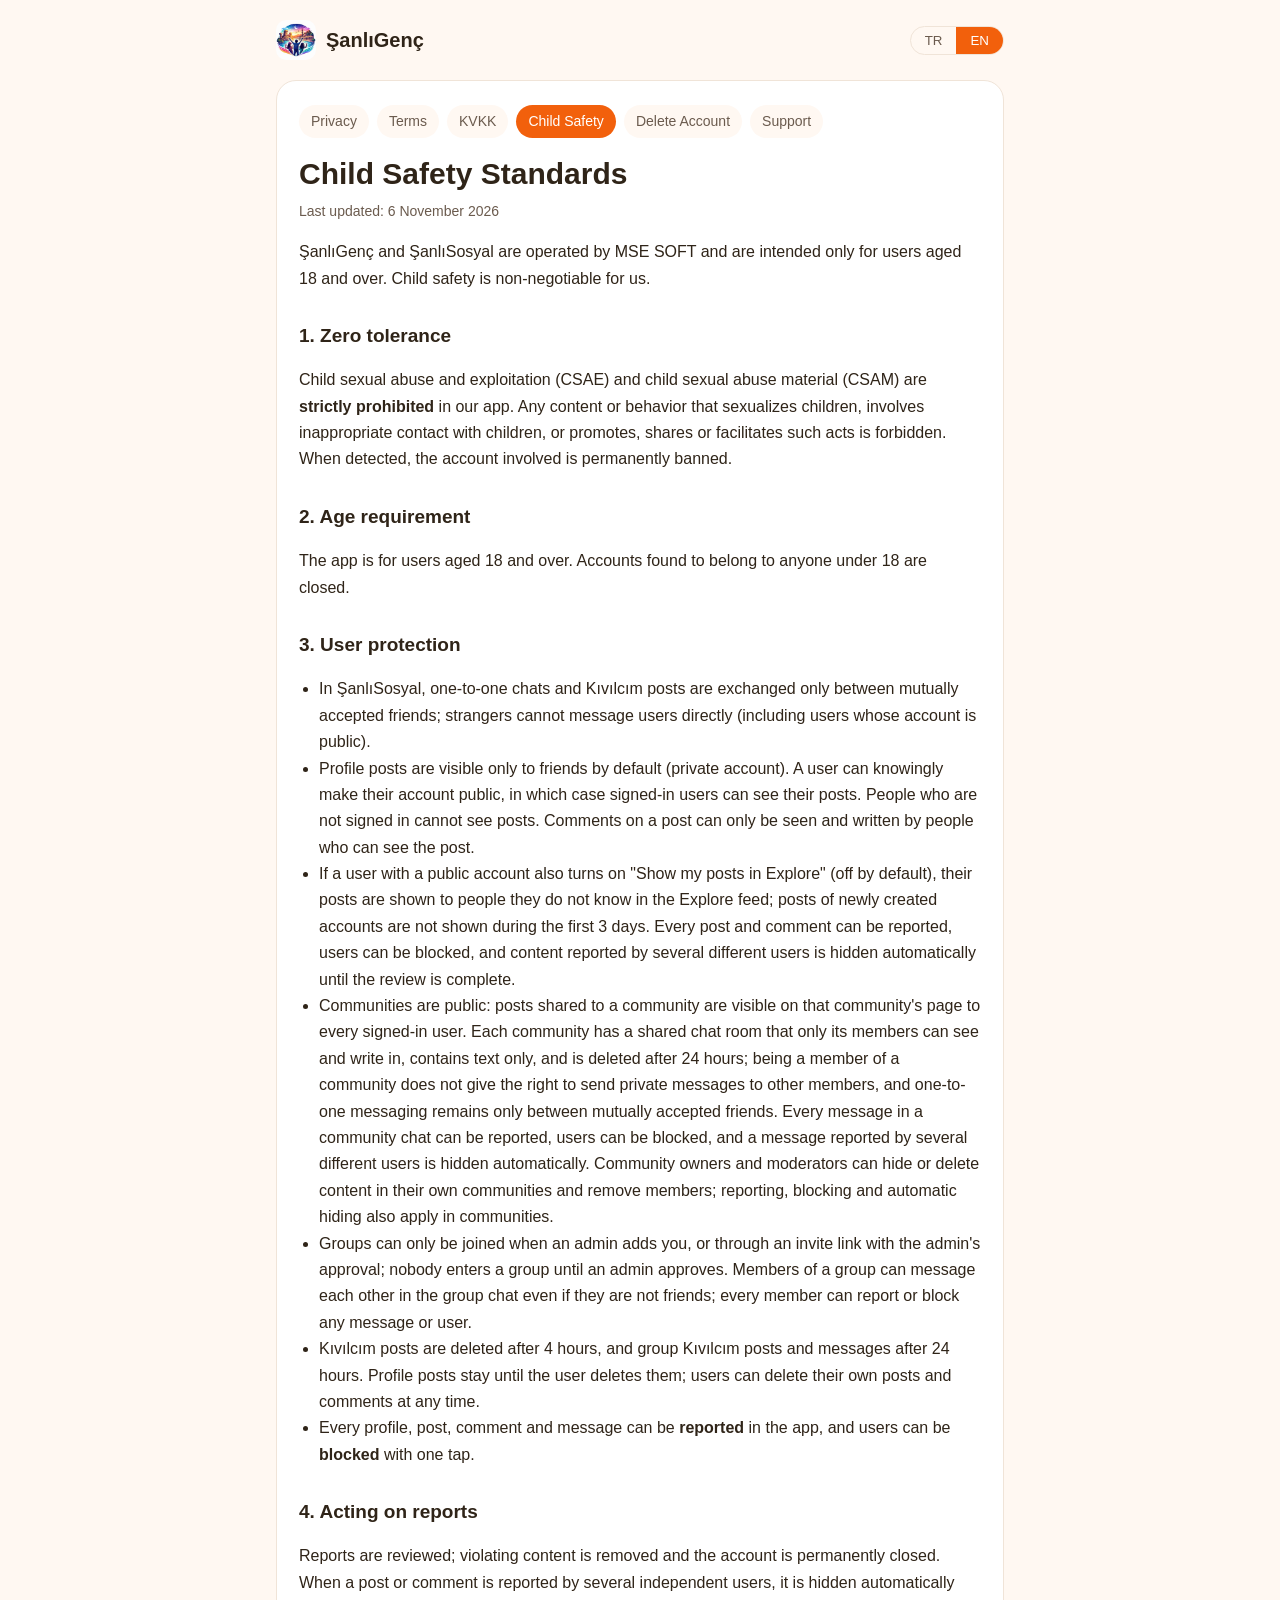
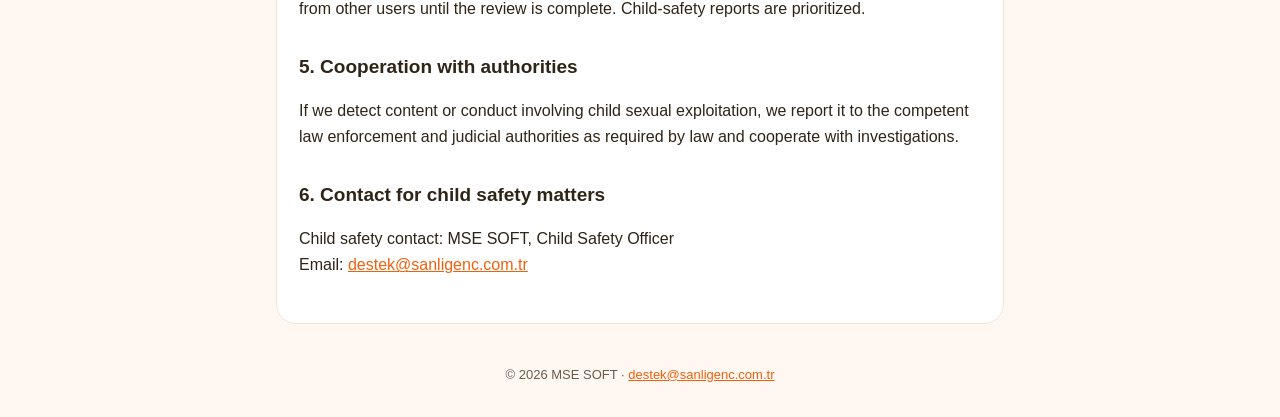
==== commit 128af494: "Hukuki metinler: Topluluklar ve topluluk sohbeti (gizlilik, kullanım şartları, KVKK); çocuk güvenliğ" ====
--- a/cocuk-guvenligi/index.html
+++ b/cocuk-guvenligi/index.html
@@ -28,7 +28,7 @@
     <p>Uygulama 18 yaş ve üzeri kullanıcılar içindir. 18 yaşından küçük olduğu anlaşılan hesaplar kapatılır.</p>
     <h2>3. Kullanıcı koruması</h2>
     <ul>
-      <li>ŞanlıSosyal'de birebir sohbet ve Kıvılcımlar karşılıklı kabul edilen arkadaşlar arasındadır; yabancılar kullanıcıya doğrudan yazamaz (hesabı herkese açık olan kullanıcılara da yazamaz).</li><li>Profil gönderileri varsayılan olarak yalnızca arkadaşlara görünür (gizli hesap). Kullanıcı, hesabını bilinçli bir seçimle herkese açık yapabilir; bu durumda gönderilerini uygulamaya giriş yapmış herkes görebilir. Giriş yapmamış kişiler gönderileri göremez. Gönderilere yapılan yorumları da yalnızca gönderiyi görebilenler görebilir ve yazabilir.</li><li>Hesabı herkese açık olan kullanıcı, ayrıca "Gönderilerim Keşfet'te görünsün" tercihini açarsa (varsayılan kapalıdır) gönderileri uygulamadaki tanımadığı kişilere de Keşfet akışında gösterilir; yeni açılan hesapların gönderileri ilk 3 gün Keşfet'te gösterilmez. Her gönderi ve yorum şikayet edilebilir, kullanıcılar engellenebilir ve birkaç farklı kullanıcının şikayet ettiği içerik inceleme tamamlanana kadar otomatik gizlenir.</li>
+      <li>ŞanlıSosyal'de birebir sohbet ve Kıvılcımlar karşılıklı kabul edilen arkadaşlar arasındadır; yabancılar kullanıcıya doğrudan yazamaz (hesabı herkese açık olan kullanıcılara da yazamaz).</li><li>Profil gönderileri varsayılan olarak yalnızca arkadaşlara görünür (gizli hesap). Kullanıcı, hesabını bilinçli bir seçimle herkese açık yapabilir; bu durumda gönderilerini uygulamaya giriş yapmış herkes görebilir. Giriş yapmamış kişiler gönderileri göremez. Gönderilere yapılan yorumları da yalnızca gönderiyi görebilenler görebilir ve yazabilir.</li><li>Hesabı herkese açık olan kullanıcı, ayrıca "Gönderilerim Keşfet'te görünsün" tercihini açarsa (varsayılan kapalıdır) gönderileri uygulamadaki tanımadığı kişilere de Keşfet akışında gösterilir; yeni açılan hesapların gönderileri ilk 3 gün Keşfet'te gösterilmez. Her gönderi ve yorum şikayet edilebilir, kullanıcılar engellenebilir ve birkaç farklı kullanıcının şikayet ettiği içerik inceleme tamamlanana kadar otomatik gizlenir.</li><li>Topluluklar herkese açıktır: bir topluluğa paylaşılan gönderiler o topluluğun sayfasında uygulamaya giriş yapmış herkese görünür. Her topluluğun yalnızca üyelerinin görüp yazabildiği, yalnızca metin içeren ve 24 saat sonra silinen bir ortak sohbet odası vardır; bir topluluğa üye olmak diğer üyelere özel mesaj atma hakkı vermez, birebir mesajlaşma yine yalnızca karşılıklı kabul edilmiş arkadaşlar arasındadır. Topluluk sohbetindeki her mesaj şikayet edilebilir, kullanıcılar engellenebilir ve birkaç farklı kullanıcının şikayet ettiği mesaj otomatik gizlenir. Topluluk sahipleri ve moderatörleri kendi topluluklarında içeriği gizleyebilir veya silebilir ve üyeleri topluluktan çıkarabilir; şikayet, engelleme ve otomatik gizleme topluluklarda da geçerlidir.</li>
       <li>Gruplara yalnızca yöneticinin eklemesiyle ya da bir davet bağlantısı üzerinden yöneticinin onayıyla katılınabilir; yönetici onaylamadıkça kimse gruba giremez. Bir grubun üyeleri, arkadaş olmasalar bile grup sohbetinde birbirine yazabilir; her üye herhangi bir mesajı veya kullanıcıyı şikâyet edebilir ya da engelleyebilir.</li>
       <li>Kıvılcım paylaşımları 4 saat, grup Kıvılcımları ve mesajlar 24 saat sonra silinir. Profil gönderileri kullanıcı silene kadar durur; kullanıcı kendi gönderisini ve yorumunu istediği an silebilir.</li>
       <li>Her profil, gönderi, yorum, paylaşım ve mesaj uygulama içinden <strong>şikâyet edilebilir</strong>; kullanıcılar tek dokunuşla <strong>engellenebilir</strong>.</li>
@@ -52,7 +52,7 @@
     <p>The app is for users aged 18 and over. Accounts found to belong to anyone under 18 are closed.</p>
     <h2>3. User protection</h2>
     <ul>
-      <li>In ŞanlıSosyal, one-to-one chats and Kıvılcım posts are exchanged only between mutually accepted friends; strangers cannot message users directly (including users whose account is public).</li><li>Profile posts are visible only to friends by default (private account). A user can knowingly make their account public, in which case signed-in users can see their posts. People who are not signed in cannot see posts. Comments on a post can only be seen and written by people who can see the post.</li><li>If a user with a public account also turns on "Show my posts in Explore" (off by default), their posts are shown to people they do not know in the Explore feed; posts of newly created accounts are not shown during the first 3 days. Every post and comment can be reported, users can be blocked, and content reported by several different users is hidden automatically until the review is complete.</li>
+      <li>In ŞanlıSosyal, one-to-one chats and Kıvılcım posts are exchanged only between mutually accepted friends; strangers cannot message users directly (including users whose account is public).</li><li>Profile posts are visible only to friends by default (private account). A user can knowingly make their account public, in which case signed-in users can see their posts. People who are not signed in cannot see posts. Comments on a post can only be seen and written by people who can see the post.</li><li>If a user with a public account also turns on "Show my posts in Explore" (off by default), their posts are shown to people they do not know in the Explore feed; posts of newly created accounts are not shown during the first 3 days. Every post and comment can be reported, users can be blocked, and content reported by several different users is hidden automatically until the review is complete.</li><li>Communities are public: posts shared to a community are visible on that community's page to every signed-in user. Each community has a shared chat room that only its members can see and write in, contains text only, and is deleted after 24 hours; being a member of a community does not give the right to send private messages to other members, and one-to-one messaging remains only between mutually accepted friends. Every message in a community chat can be reported, users can be blocked, and a message reported by several different users is hidden automatically. Community owners and moderators can hide or delete content in their own communities and remove members; reporting, blocking and automatic hiding also apply in communities.</li>
       <li>Groups can only be joined when an admin adds you, or through an invite link with the admin's approval; nobody enters a group until an admin approves. Members of a group can message each other in the group chat even if they are not friends; every member can report or block any message or user.</li>
       <li>Kıvılcım posts are deleted after 4 hours, and group Kıvılcım posts and messages after 24 hours. Profile posts stay until the user deletes them; users can delete their own posts and comments at any time.</li>
       <li>Every profile, post, comment and message can be <strong>reported</strong> in the app, and users can be <strong>blocked</strong> with one tap.</li>
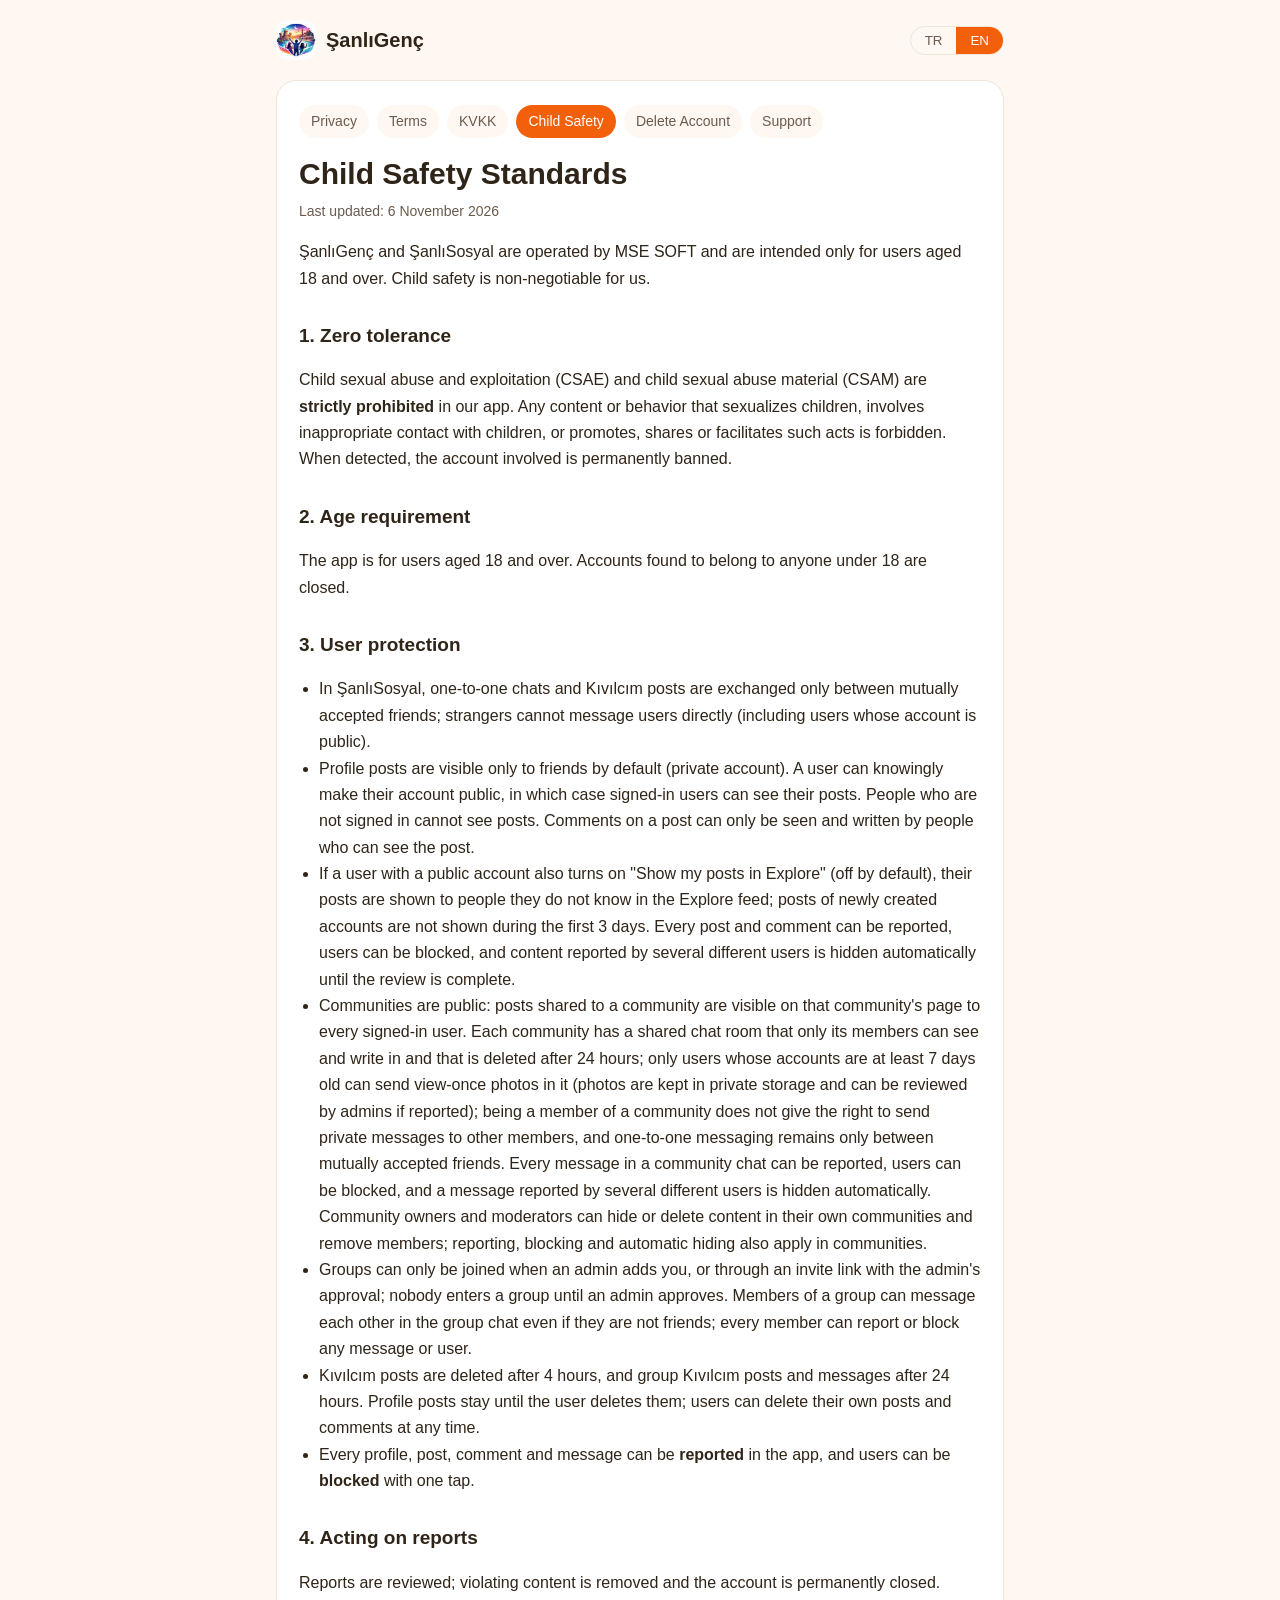
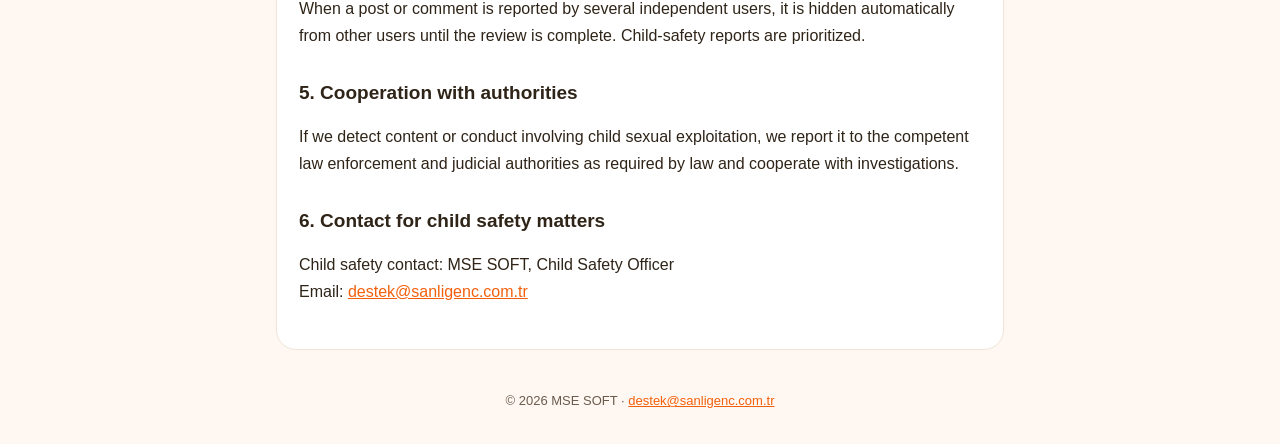
==== commit cd1572c7: "Hukuki metinler: topluluk sohbetinde tek bakımlık fotoğraf, yanıt/tepki ve üye listesi (gizlilik, ku" ====
--- a/cocuk-guvenligi/index.html
+++ b/cocuk-guvenligi/index.html
@@ -28,7 +28,7 @@
     <p>Uygulama 18 yaş ve üzeri kullanıcılar içindir. 18 yaşından küçük olduğu anlaşılan hesaplar kapatılır.</p>
     <h2>3. Kullanıcı koruması</h2>
     <ul>
-      <li>ŞanlıSosyal'de birebir sohbet ve Kıvılcımlar karşılıklı kabul edilen arkadaşlar arasındadır; yabancılar kullanıcıya doğrudan yazamaz (hesabı herkese açık olan kullanıcılara da yazamaz).</li><li>Profil gönderileri varsayılan olarak yalnızca arkadaşlara görünür (gizli hesap). Kullanıcı, hesabını bilinçli bir seçimle herkese açık yapabilir; bu durumda gönderilerini uygulamaya giriş yapmış herkes görebilir. Giriş yapmamış kişiler gönderileri göremez. Gönderilere yapılan yorumları da yalnızca gönderiyi görebilenler görebilir ve yazabilir.</li><li>Hesabı herkese açık olan kullanıcı, ayrıca "Gönderilerim Keşfet'te görünsün" tercihini açarsa (varsayılan kapalıdır) gönderileri uygulamadaki tanımadığı kişilere de Keşfet akışında gösterilir; yeni açılan hesapların gönderileri ilk 3 gün Keşfet'te gösterilmez. Her gönderi ve yorum şikayet edilebilir, kullanıcılar engellenebilir ve birkaç farklı kullanıcının şikayet ettiği içerik inceleme tamamlanana kadar otomatik gizlenir.</li><li>Topluluklar herkese açıktır: bir topluluğa paylaşılan gönderiler o topluluğun sayfasında uygulamaya giriş yapmış herkese görünür. Her topluluğun yalnızca üyelerinin görüp yazabildiği, yalnızca metin içeren ve 24 saat sonra silinen bir ortak sohbet odası vardır; bir topluluğa üye olmak diğer üyelere özel mesaj atma hakkı vermez, birebir mesajlaşma yine yalnızca karşılıklı kabul edilmiş arkadaşlar arasındadır. Topluluk sohbetindeki her mesaj şikayet edilebilir, kullanıcılar engellenebilir ve birkaç farklı kullanıcının şikayet ettiği mesaj otomatik gizlenir. Topluluk sahipleri ve moderatörleri kendi topluluklarında içeriği gizleyebilir veya silebilir ve üyeleri topluluktan çıkarabilir; şikayet, engelleme ve otomatik gizleme topluluklarda da geçerlidir.</li>
+      <li>ŞanlıSosyal'de birebir sohbet ve Kıvılcımlar karşılıklı kabul edilen arkadaşlar arasındadır; yabancılar kullanıcıya doğrudan yazamaz (hesabı herkese açık olan kullanıcılara da yazamaz).</li><li>Profil gönderileri varsayılan olarak yalnızca arkadaşlara görünür (gizli hesap). Kullanıcı, hesabını bilinçli bir seçimle herkese açık yapabilir; bu durumda gönderilerini uygulamaya giriş yapmış herkes görebilir. Giriş yapmamış kişiler gönderileri göremez. Gönderilere yapılan yorumları da yalnızca gönderiyi görebilenler görebilir ve yazabilir.</li><li>Hesabı herkese açık olan kullanıcı, ayrıca "Gönderilerim Keşfet'te görünsün" tercihini açarsa (varsayılan kapalıdır) gönderileri uygulamadaki tanımadığı kişilere de Keşfet akışında gösterilir; yeni açılan hesapların gönderileri ilk 3 gün Keşfet'te gösterilmez. Her gönderi ve yorum şikayet edilebilir, kullanıcılar engellenebilir ve birkaç farklı kullanıcının şikayet ettiği içerik inceleme tamamlanana kadar otomatik gizlenir.</li><li>Topluluklar herkese açıktır: bir topluluğa paylaşılan gönderiler o topluluğun sayfasında uygulamaya giriş yapmış herkese görünür. Her topluluğun yalnızca üyelerinin görüp yazabildiği ve 24 saat sonra silinen bir ortak sohbet odası vardır; bu odada yalnızca hesabı en az 7 günlük kullanıcılar tek bakımlık fotoğraf gönderebilir (fotoğraflar özel depolamada tutulur, şikâyet edilirse yöneticiler inceleyebilir); bir topluluğa üye olmak diğer üyelere özel mesaj atma hakkı vermez, birebir mesajlaşma yine yalnızca karşılıklı kabul edilmiş arkadaşlar arasındadır. Topluluk sohbetindeki her mesaj şikayet edilebilir, kullanıcılar engellenebilir ve birkaç farklı kullanıcının şikayet ettiği mesaj otomatik gizlenir. Topluluk sahipleri ve moderatörleri kendi topluluklarında içeriği gizleyebilir veya silebilir ve üyeleri topluluktan çıkarabilir; şikayet, engelleme ve otomatik gizleme topluluklarda da geçerlidir.</li>
       <li>Gruplara yalnızca yöneticinin eklemesiyle ya da bir davet bağlantısı üzerinden yöneticinin onayıyla katılınabilir; yönetici onaylamadıkça kimse gruba giremez. Bir grubun üyeleri, arkadaş olmasalar bile grup sohbetinde birbirine yazabilir; her üye herhangi bir mesajı veya kullanıcıyı şikâyet edebilir ya da engelleyebilir.</li>
       <li>Kıvılcım paylaşımları 4 saat, grup Kıvılcımları ve mesajlar 24 saat sonra silinir. Profil gönderileri kullanıcı silene kadar durur; kullanıcı kendi gönderisini ve yorumunu istediği an silebilir.</li>
       <li>Her profil, gönderi, yorum, paylaşım ve mesaj uygulama içinden <strong>şikâyet edilebilir</strong>; kullanıcılar tek dokunuşla <strong>engellenebilir</strong>.</li>
@@ -52,7 +52,7 @@
     <p>The app is for users aged 18 and over. Accounts found to belong to anyone under 18 are closed.</p>
     <h2>3. User protection</h2>
     <ul>
-      <li>In ŞanlıSosyal, one-to-one chats and Kıvılcım posts are exchanged only between mutually accepted friends; strangers cannot message users directly (including users whose account is public).</li><li>Profile posts are visible only to friends by default (private account). A user can knowingly make their account public, in which case signed-in users can see their posts. People who are not signed in cannot see posts. Comments on a post can only be seen and written by people who can see the post.</li><li>If a user with a public account also turns on "Show my posts in Explore" (off by default), their posts are shown to people they do not know in the Explore feed; posts of newly created accounts are not shown during the first 3 days. Every post and comment can be reported, users can be blocked, and content reported by several different users is hidden automatically until the review is complete.</li><li>Communities are public: posts shared to a community are visible on that community's page to every signed-in user. Each community has a shared chat room that only its members can see and write in, contains text only, and is deleted after 24 hours; being a member of a community does not give the right to send private messages to other members, and one-to-one messaging remains only between mutually accepted friends. Every message in a community chat can be reported, users can be blocked, and a message reported by several different users is hidden automatically. Community owners and moderators can hide or delete content in their own communities and remove members; reporting, blocking and automatic hiding also apply in communities.</li>
+      <li>In ŞanlıSosyal, one-to-one chats and Kıvılcım posts are exchanged only between mutually accepted friends; strangers cannot message users directly (including users whose account is public).</li><li>Profile posts are visible only to friends by default (private account). A user can knowingly make their account public, in which case signed-in users can see their posts. People who are not signed in cannot see posts. Comments on a post can only be seen and written by people who can see the post.</li><li>If a user with a public account also turns on "Show my posts in Explore" (off by default), their posts are shown to people they do not know in the Explore feed; posts of newly created accounts are not shown during the first 3 days. Every post and comment can be reported, users can be blocked, and content reported by several different users is hidden automatically until the review is complete.</li><li>Communities are public: posts shared to a community are visible on that community's page to every signed-in user. Each community has a shared chat room that only its members can see and write in and that is deleted after 24 hours; only users whose accounts are at least 7 days old can send view-once photos in it (photos are kept in private storage and can be reviewed by admins if reported); being a member of a community does not give the right to send private messages to other members, and one-to-one messaging remains only between mutually accepted friends. Every message in a community chat can be reported, users can be blocked, and a message reported by several different users is hidden automatically. Community owners and moderators can hide or delete content in their own communities and remove members; reporting, blocking and automatic hiding also apply in communities.</li>
       <li>Groups can only be joined when an admin adds you, or through an invite link with the admin's approval; nobody enters a group until an admin approves. Members of a group can message each other in the group chat even if they are not friends; every member can report or block any message or user.</li>
       <li>Kıvılcım posts are deleted after 4 hours, and group Kıvılcım posts and messages after 24 hours. Profile posts stay until the user deletes them; users can delete their own posts and comments at any time.</li>
       <li>Every profile, post, comment and message can be <strong>reported</strong> in the app, and users can be <strong>blocked</strong> with one tap.</li>
